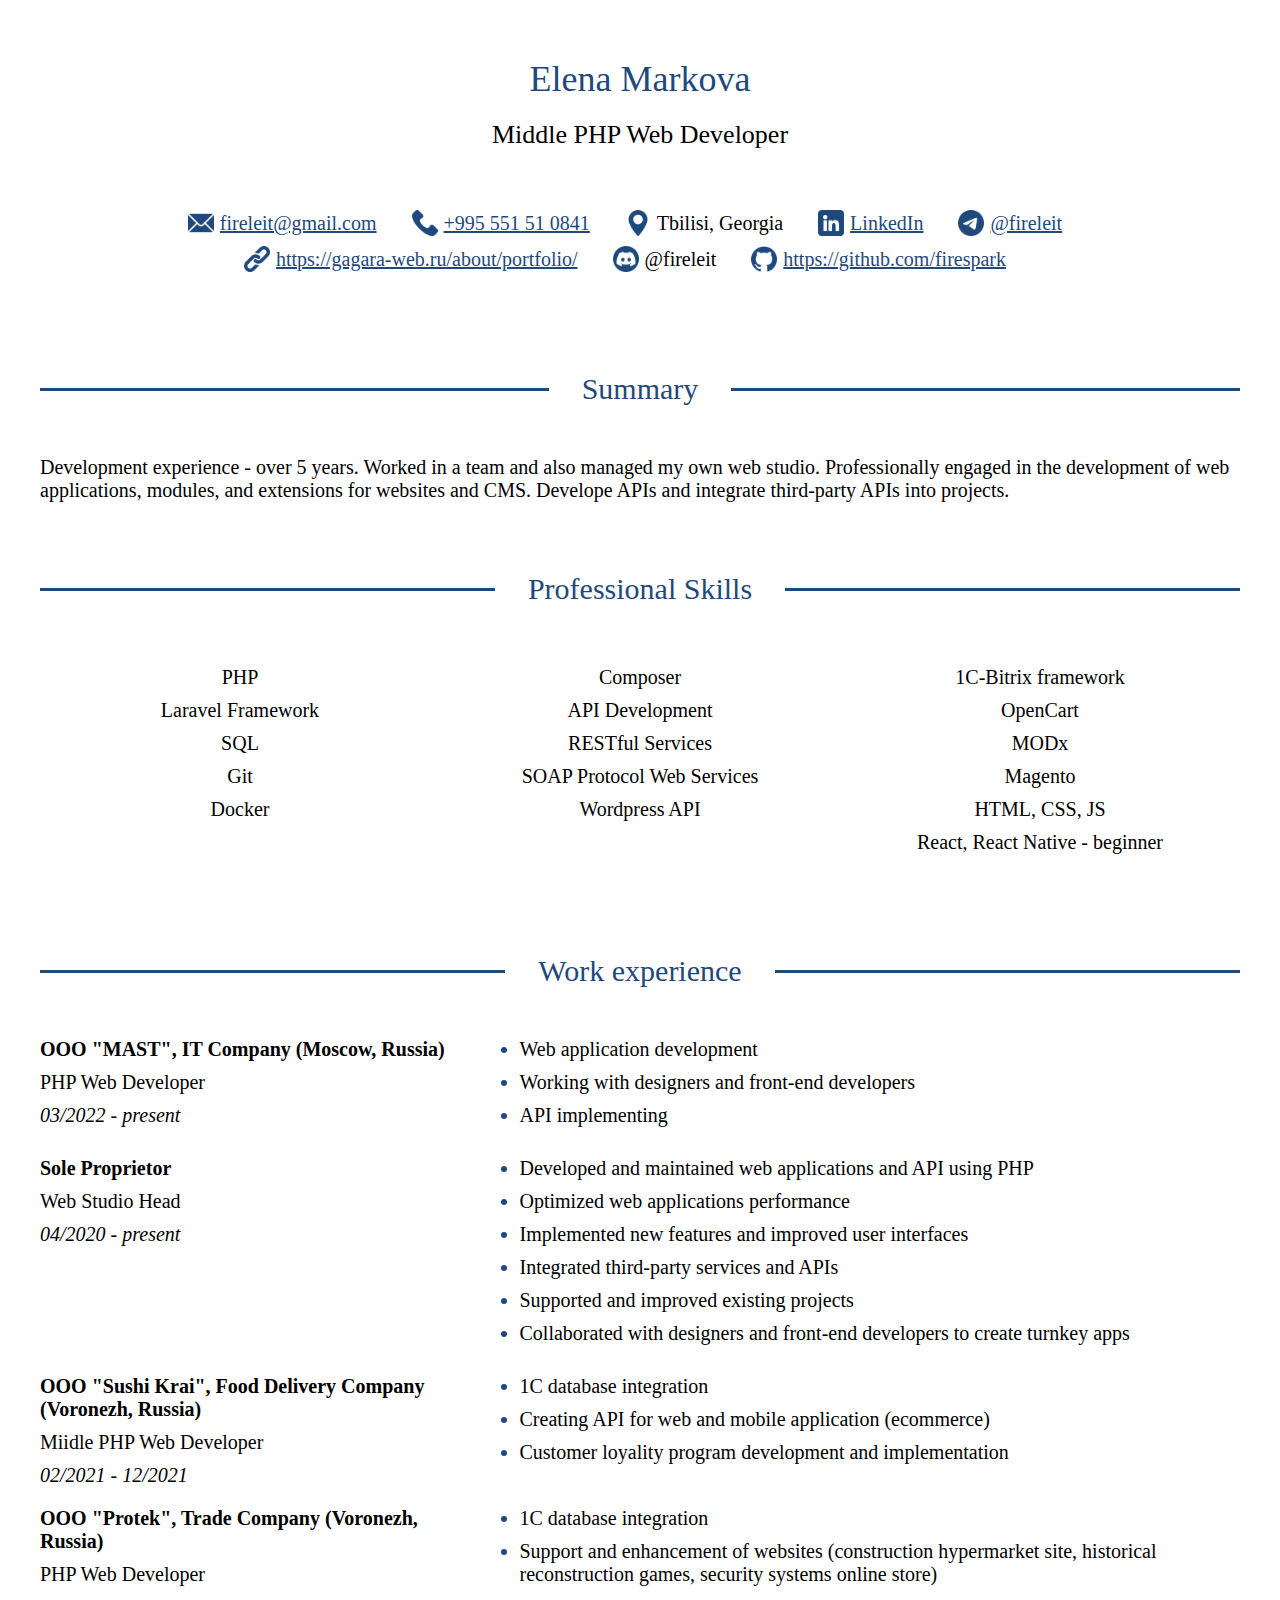
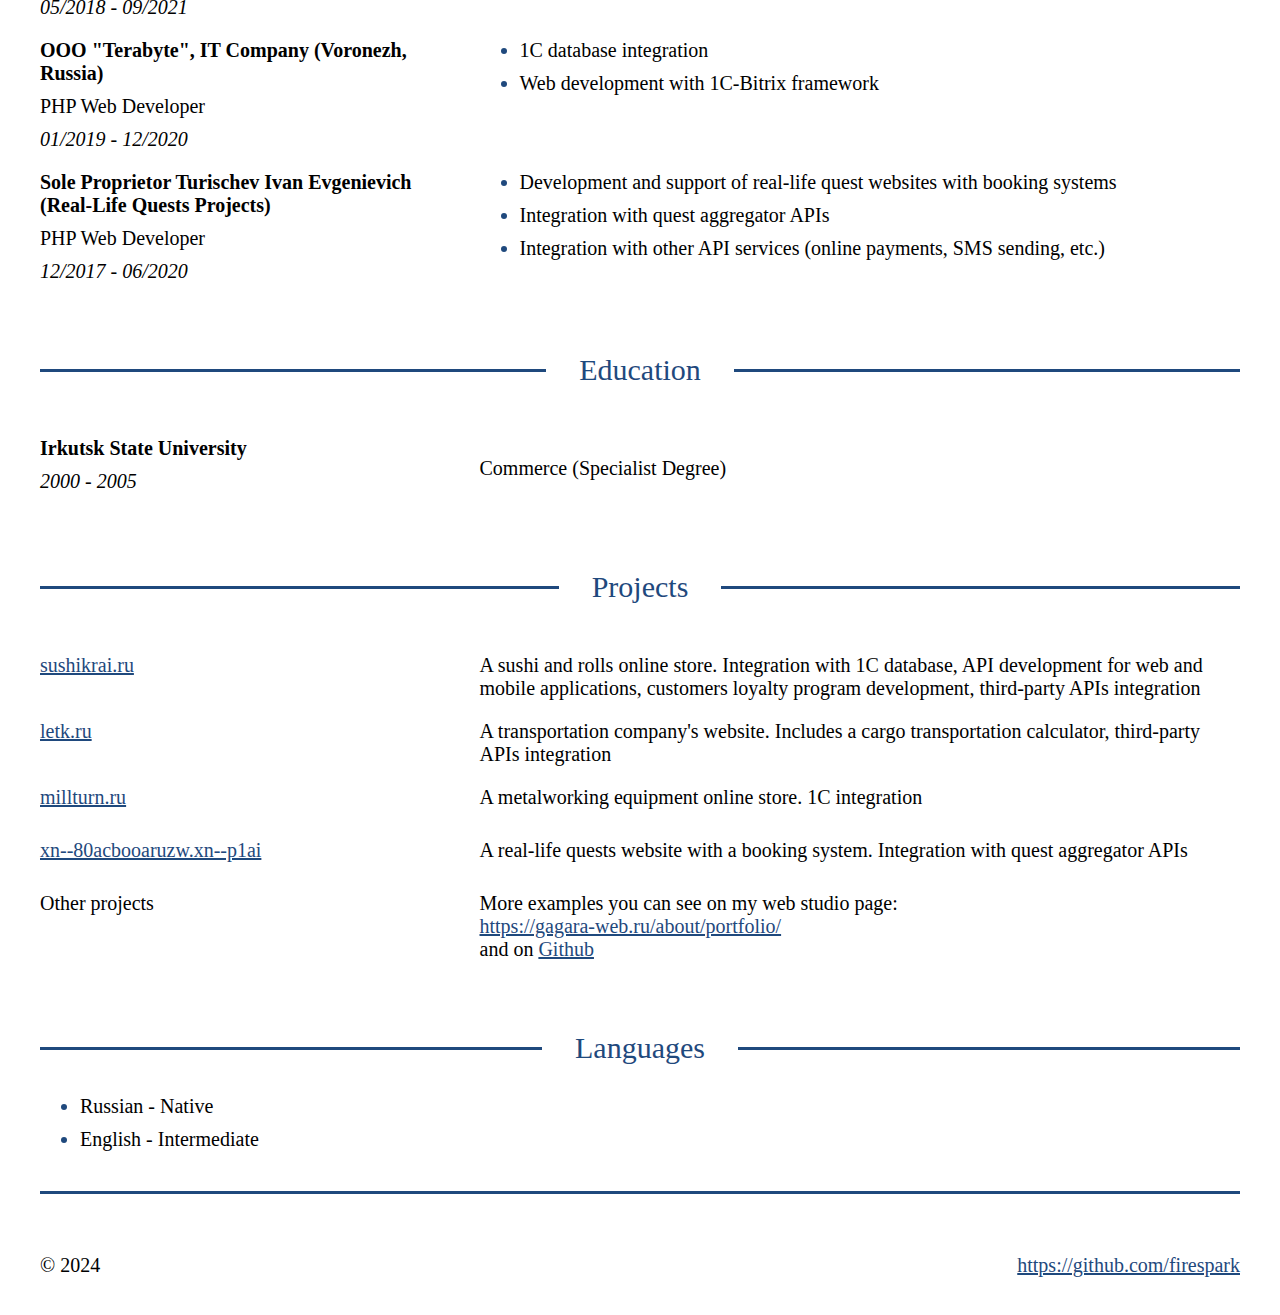
==== index.html @ a3828894 "init: create cv project" ====
<!DOCTYPE html>
<html lang="en">
<head>
    <meta charset="UTF-8">
    <meta name="viewport" content="width=device-width, initial-scale=1.0">

    <meta name="description" content="Resume Elena Markova - Middle PHP Web Developer">
    <meta name="keywords" content="">

    <link rel="stylesheet" href="style.css">
    <title>Resume Elena Markova</title>
</head>
<body>
    
    <main>
        <div class="container">
            <section id="info">
                <div class="blocks-main">
                    
                    <div class="text-align-center">
                        <h1>Elena Markova</h1>
                        <h2>Middle PHP Web Developer</h2>
                        <ul class="info-contacts mt-60">
                            <li>
                                <img class="icon" src="img/icons/mail.png" alt="Email icon">
                                <a href="mailto:fireleit@gmail.com" target="_blank">fireleit@gmail.com</a>
                            </li>
                            <li>
                                <img class="icon" src="img/icons/phone-call.png" alt="Phone icon">
                                <a href="tel:+995551510841" target="_blank">+995 551 51 0841</a>
                            </li>
                            <li>
                                <img class="icon" src="img/icons/maps-and-flags.png" alt="Location icon">
                                Tbilisi, Georgia
                            </li>
                            <li>
                                <img class="icon" src="img/icons/linkedin.png" alt="LinkedIn icon">
                                <a href="https://www.linkedin.com/in/fireleit/" target="_blank">LinkedIn</a>
                            </li>
                            <li>
                                <img class="icon" src="img/icons/telegram.png" alt="Telegram icon">
                                <a href="https://telegram.me/fireleit" target="_blank">@fireleit</a>
                            </li>
                            <li>
                                <img class="icon" src="img/icons/link.png" alt="Link icon">
                                <a href="https://gagara-web.ru/about/portfolio/" target="_blank">https://gagara-web.ru/about/portfolio/</a>
                            </li>
                            <li>
                                <img class="icon" src="img/icons/discord.png" alt="Discord icon">
                                @fireleit
                            </li>
                            <li>
                                <img class="icon" src="img/icons/github.png" alt="Github icon">
                                <a href="https://github.com/firespark" target="_blank">https://github.com/firespark</a>
                            </li>
                        </ul>
                    </div>
                </div>
            </section>

            <section id="summary">
                <div class="section-title">
                    <h3>Summary</h3>
                </div>
                <p>Development experience - over 5 years. Worked in a team and also managed my own web studio. Professionally engaged in the development of web applications, modules, and extensions for websites and CMS. Develope APIs and integrate third-party APIs into projects.</p>
            </section>

            <section id="skills">
                <div class="section-title">
                    <h3>Professional Skills</h3>
                </div>
                <div class="skills-block">
                    <ul class="skills-list">
                        <li>PHP</li>
                        <li>Laravel Framework</li>
                        <li>SQL</li>
                        <li>Git</li>
                        <li>Docker</li>
                    </ul>
                    <ul class="skills-list">
                        <li>Composer</li>
                        <li>API Development</li>
                        <li>RESTful Services</li>
                        <li>SOAP Protocol Web Services</li>
                        <li>Wordpress API </li>
                    </ul>
                    <ul class="skills-list">
                        <li>1C-Bitrix framework</li>
                        <li>OpenCart</li>
                        <li>MODx</li>
                        <li>Magento</li>
                        <li>HTML, CSS, JS</li>
                        <li>React, React Native - beginner</li>
                    </ul>
                </div>
            </section>

            <section id="experience">
                <div class="section-title">
                    <h3>Work experience</h3>
                </div>

                <div class="blocks-main">
                    <div class="block-left">
                        <div class="left-title">OOO "MAST", IT Company (Moscow, Russia)</div>
                        <div class="left-text">PHP Web Developer</div>
                        <div class="left-dates">03/2022 - present</div>
                    </div>
                    <div class="block-right">
                        <ul class="styled-list">
                            <li>Web application development</li>
                            <li>Working with designers and front-end developers</li>
                            <li>API implementing</li>
                        </ul>
                    </div>
                </div>

                <div class="blocks-main">
                    <div class="block-left">
                        <div class="left-title">Sole Proprietor</div>
                        <div class="left-text">Web Studio Head</div>
                        <div class="left-dates">04/2020 - present</div>
                    </div>
                    <div class="block-right">
                        <ul class="styled-list">
                            <li>Developed and maintained web applications and API using PHP</li>
                            <li>Optimized web applications performance</li>
                            <li>Implemented new features and improved user interfaces</li>
                            <li>Integrated third-party services and APIs</li>
                            <li>Supported and improved existing projects</li>
                            <li>Collaborated with designers and front-end developers to create turnkey apps</li>
                        </ul>
                    </div>
                </div>

                <div class="blocks-main">
                    <div class="block-left">
                        <div class="left-title">OOO "Sushi Krai", Food Delivery Company (Voronezh, Russia)</div>
                        <div class="left-text">Miidle PHP Web Developer</div>
                        <div class="left-dates">02/2021 - 12/2021</div>
                    </div>
                    <div class="block-right">
                        <ul class="styled-list">
                            <li>1C database integration</li>
                            <li>Creating API for web and mobile application (ecommerce)</li>
                            <li>Customer loyality program development and implementation</li>
                        </ul>
                    </div>
                </div>

                <div class="blocks-main">
                    <div class="block-left">
                        <div class="left-title">OOO "Protek", Trade Company (Voronezh, Russia)</div>
                        <div class="left-text">PHP Web Developer</div>
                        <div class="left-dates">05/2018 - 09/2021</div>
                    </div>
                    <div class="block-right">
                        <ul class="styled-list">
                            <li>1C database integration</li>
                            <li>Support and enhancement of websites (construction hypermarket site, historical reconstruction games, security systems online store)</li>
                        </ul>
                    </div>
                </div>

                <div class="blocks-main">
                    <div class="block-left">
                        <div class="left-title">OOO "Terabyte", IT Company (Voronezh, Russia)</div>
                        <div class="left-text">PHP Web Developer</div>
                        <div class="left-dates">01/2019 - 12/2020</div>
                    </div>
                    <div class="block-right">
                        <ul class="styled-list">
                            <li>1C database integration</li>
                            <li>Web development with 1C-Bitrix framework</li>
                        </ul>
                    </div>
                </div>

                <div class="blocks-main">
                    <div class="block-left">
                        <div class="left-title">Sole Proprietor Turischev Ivan Evgenievich (Real-Life Quests Projects)</div>
                        <div class="left-text">PHP Web Developer</div>
                        <div class="left-dates">12/2017 - 06/2020</div>
                    </div>
                    <div class="block-right">
                        <ul class="styled-list">
                            <li>Development and support of real-life quest websites with booking systems</li>
                            <li>Integration with quest aggregator APIs</li>
                            <li>Integration with other API services (online payments, SMS sending, etc.)</li>
                        </ul>
                    </div>
                </div>
            </section>

            <section id="education">
                <div class="section-title">
                    <h3>Education</h3>
                </div>

                <div class="blocks-main">
                    <div class="block-left">
                        <div class="left-title">Irkutsk State University</div>
                        <div class="left-dates">2000 - 2005</div>
                    </div>
                    <div class="block-right">
                        <p>Commerce (Specialist Degree)</p>
                    </div>
                </div>
            </section>

            <section id="projects">
                <div class="section-title">
                    <h3>Projects</h3>
                </div>

                <div class="blocks-main">
                    <div class="block-left">
                        <div class="left-text"><a href="https://sushikrai.ru/" target="_blank">sushikrai.ru</a></div>
                    </div>
                    <div class="block-right">
                        A sushi and rolls online store. Integration with 1C database, API development for web and mobile applications, customers loyalty program development, third-party APIs integration
                    </div>
                </div>
                <div class="blocks-main">
                    <div class="block-left">
                        <div class="left-text"><a href="https://letk.ru/" target="_blank">letk.ru</a></div>
                    </div>
                    <div class="block-right">
                        A transportation company's website. Includes a cargo transportation calculator, third-party APIs integration
                    </div>
                </div>
                <div class="blocks-main">
                    <div class="block-left">
                        <div class="left-text"><a href="https://millturn.ru/" target="_blank">millturn.ru</a></div>
                    </div>
                    <div class="block-right">
                        A metalworking equipment online store. 1C integration
                    </div>
                </div>
                <div class="blocks-main">
                    <div class="block-left">
                        <div class="left-text"><a href="https://xn--80acbooaruzw.xn--p1ai/" target="_blank">xn--80acbooaruzw.xn--p1ai</a></div>
                    </div>
                    <div class="block-right">
                        A real-life quests website with a booking system. Integration with quest aggregator APIs
                    </div>
                </div>
                <div class="blocks-main">
                    <div class="block-left">
                        <div class="left-text">Other projects</div>
                    </div>
                    <div class="block-right">
                        More examples you can see on my web studio page:<br>
                        <a href="https://gagara-web.ru/about/portfolio/" target="_blank">https://gagara-web.ru/about/portfolio/</a><br>
                        and on <a href="https://github.com/firespark" target="_blank">Github</a>
                    </div>
                </div>

            </section>

            <section id="languages">
                <div class="section-title">
                    <h3>Languages</h3>
                </div>
                <ul class="styled-list">
                    <li>Russian - Native</li>
                    <li>English - Intermediate</li>
                </ul>
            </section>

            <section id="footer">
            
                <div class="footer-blocks">
                    <div class="footer-block-one">
                        <div>
                            &copy;&nbsp;2024
                        </div>
                    </div>
                    <div class="footer-block-one">
                        <div class="github-link">
                            
                            <span class="m-visually-hidden">
                                <a href="https://github.com/firespark" target="_blank">https://github.com/firespark</a>
                            </span>
                        </div>
                    </div>
                </div>
                
    
            
        </section>

        </div>
        
    </main>
    
</body>
</html>
---- style.css ----
html {
    font-size: 20px;
    scroll-behavior: smooth;
}

h1 {
    margin: 0 0 20px 0;
    font-size: 36px;
    font-weight: normal;
    color: #1F497D;
}

h2 {
    margin: 0 0 20px 0;
    font-size: 26px;
    font-weight: normal;
}

h3 {
    font-size: 30px;
    font-weight: normal;
    color: #1F497D;
}

a {
    color: #1F497D;
}

img {
    max-width: 100%;
}

section {
    margin-top: 40px;
}

.container {
    max-width: 1200px;
    margin: 0 auto;
    padding: 10px;
}

.mt-60 {
    margin-top: 60px;
}

.text-align-center {
    text-align: center;
}

.section-title {
    text-align: center;
    overflow: hidden;
}

.section-title h3 {
    display: inline-block;
    vertical-align: middle;
}

.section-title:before,
.section-title:after {
    content: "";
    position: relative;
    display: inline-block;
    vertical-align: middle;
    width: 100%;
    height: 3px;
    background-color: #1F497D;
}

.section-title:before {
    margin-left: -100%;
    left: -28px;
}

.section-title:after {
    margin-right: -100%;
    right: -28px;
}

.blocks-main {
    display: flex;
    margin-top: 20px;
}

.blocks-main .block-left {
    width: 35%;
}

.blocks-main .block-right {
    width: 65%;
    padding-left: 30px;
}

.block-left .left-title {
    margin-bottom: 10px;
    font-weight: bold;
}

.block-left .left-text {
    margin-bottom: 10px;
}

.block-left .left-dates {
    font-style: italic;
}

ul.styled-list {
    margin: 0;
}

ul.styled-list li {
    margin-bottom: 10px;
}

ul.styled-list li::marker {
	color: #1F497D;
}

/***** HEADER *****/
header {
    margin-top: 20px;
    border-bottom: 3px solid #1F497D;
}

ul.header-menu {
    padding: 0;
    list-style: none;
    text-align: center;
}

ul.header-menu li{
    display: inline-block;
    margin: 0 10px;
}

/***** INFO *****/

ul.info-contacts {
    padding: 0;
    list-style: none;
}

ul.info-contacts li{
    display: inline-flex;
    align-items: center;
    margin: 0 30px 10px 0;
}

img.icon {
    width: 26px;
    margin-right: 6px;
}

/***** SKILLS *****/

.skills-block {
    display: flex;
}

ul.skills-list {
    padding: 0;
    width: 33.33333333%;
    list-style: none;
}

ul.skills-list li {
    display: block;
    margin: 10px 0;
    text-align: center;
}

/***** CODE *****/

code {
    display: inline-block; 
    max-width: 100%;
    overflow-x: auto;
}

/***** FOOTER *****/

#footer {
    padding: 60px 0 20px;
    border-top: 3px solid #1F497D;
}

.footer-blocks {
    display: flex;
}

.footer-block-one {
    width: 50%;
}

img.big-icon {
    width: 80px;
}

.github-link {
    display: flex;
    justify-content: flex-end;
    align-items: center;
}

.copyright {
    margin-top: 10px;
    text-align: center;
}


@media screen and (max-width: 1199px) {
    .container {
        max-width: 100%;
    }
}

@media screen and (max-width: 576px) {
    .m-visually-hidden {
        position: absolute;
        width: 1px;
        height: 1px;
        margin: -1px;
        padding: 0;
        border: 0;        
        white-space: nowrap;
        clip-path: inset(100%);
        clip: rect(0 0 0 0);
        overflow: hidden;
    }

    .m-text-align-center {
        text-align: center;
    }

    .blocks-main {
        display: block;
        margin-bottom: 40px;
    }

    .blocks-main .block-left {
        width: 100%;
    }

    .blocks-main .block-right {
        width: 100%;
        margin-top: 20px;
        padding-left: 0;
    }

    .skills-block {
        display: block;
    }

    ul.skills-list {
        width: 100%;
        margin: 0;
    }

}
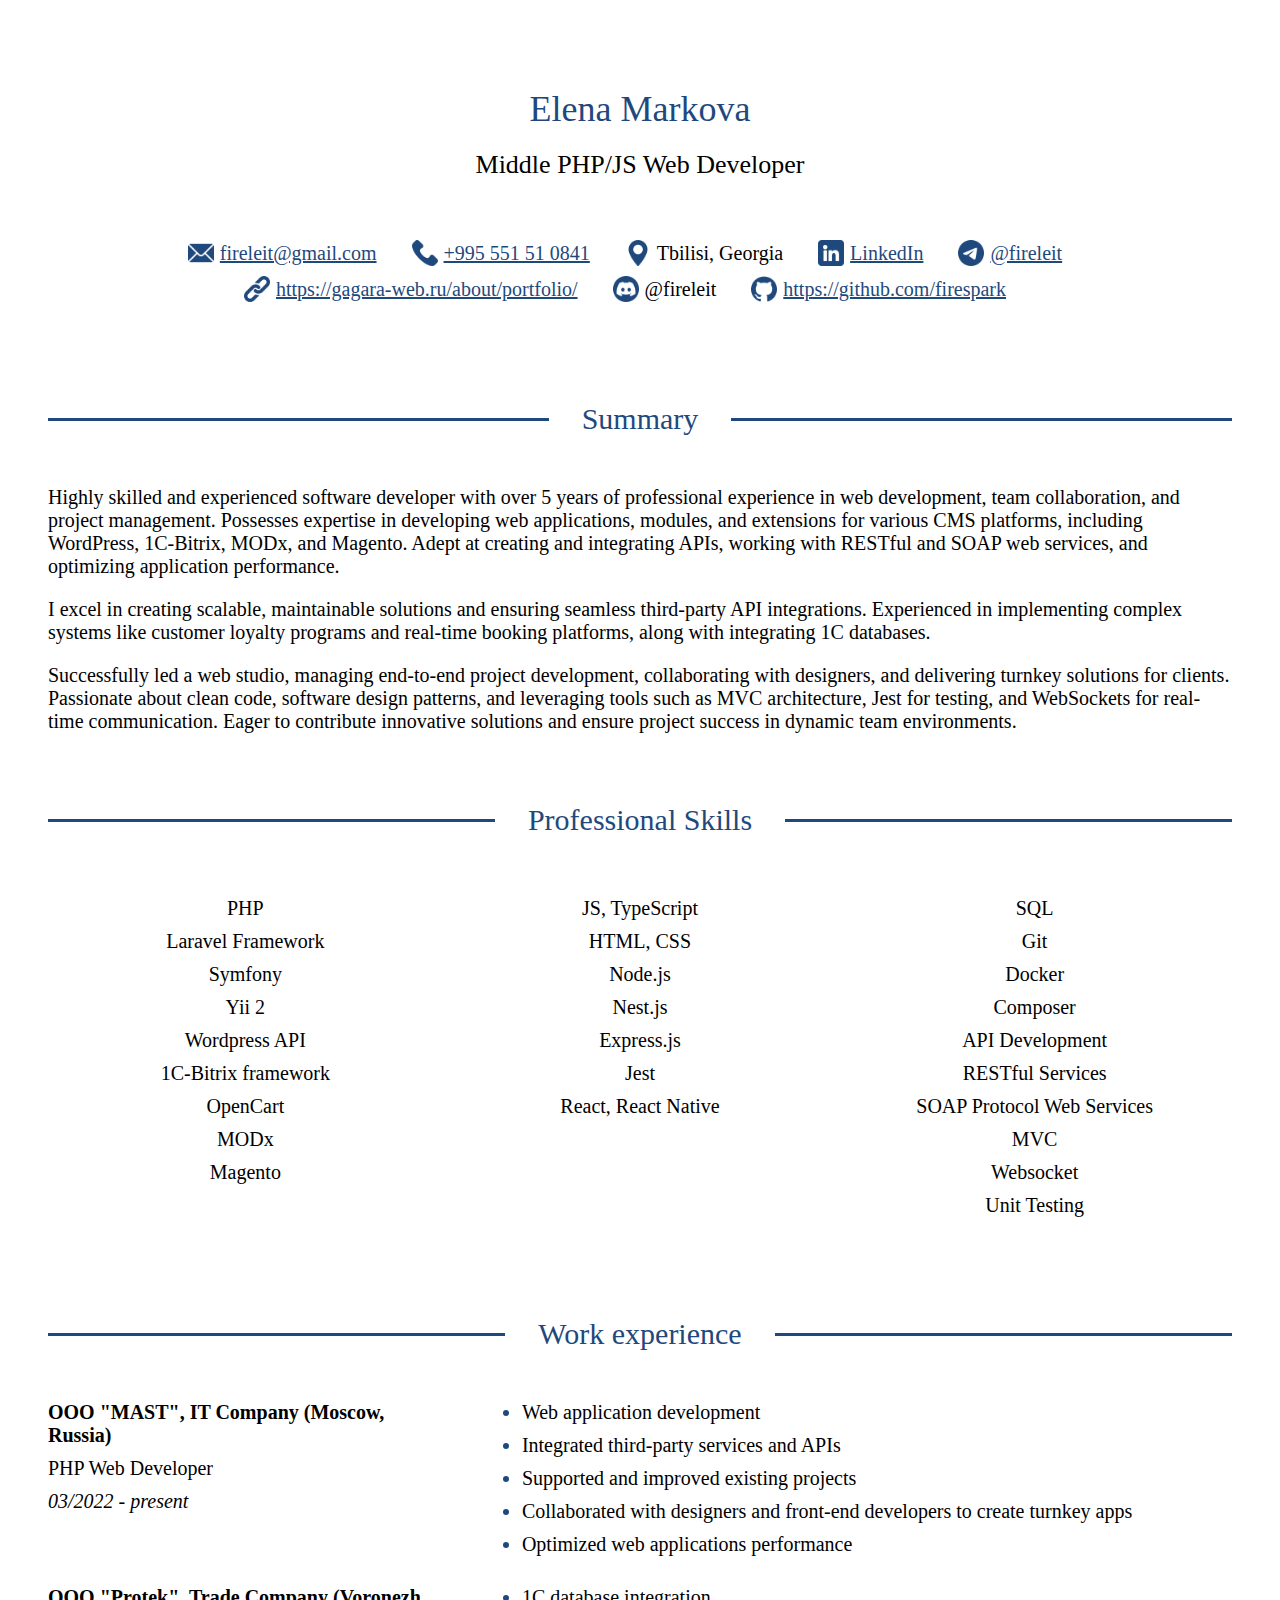
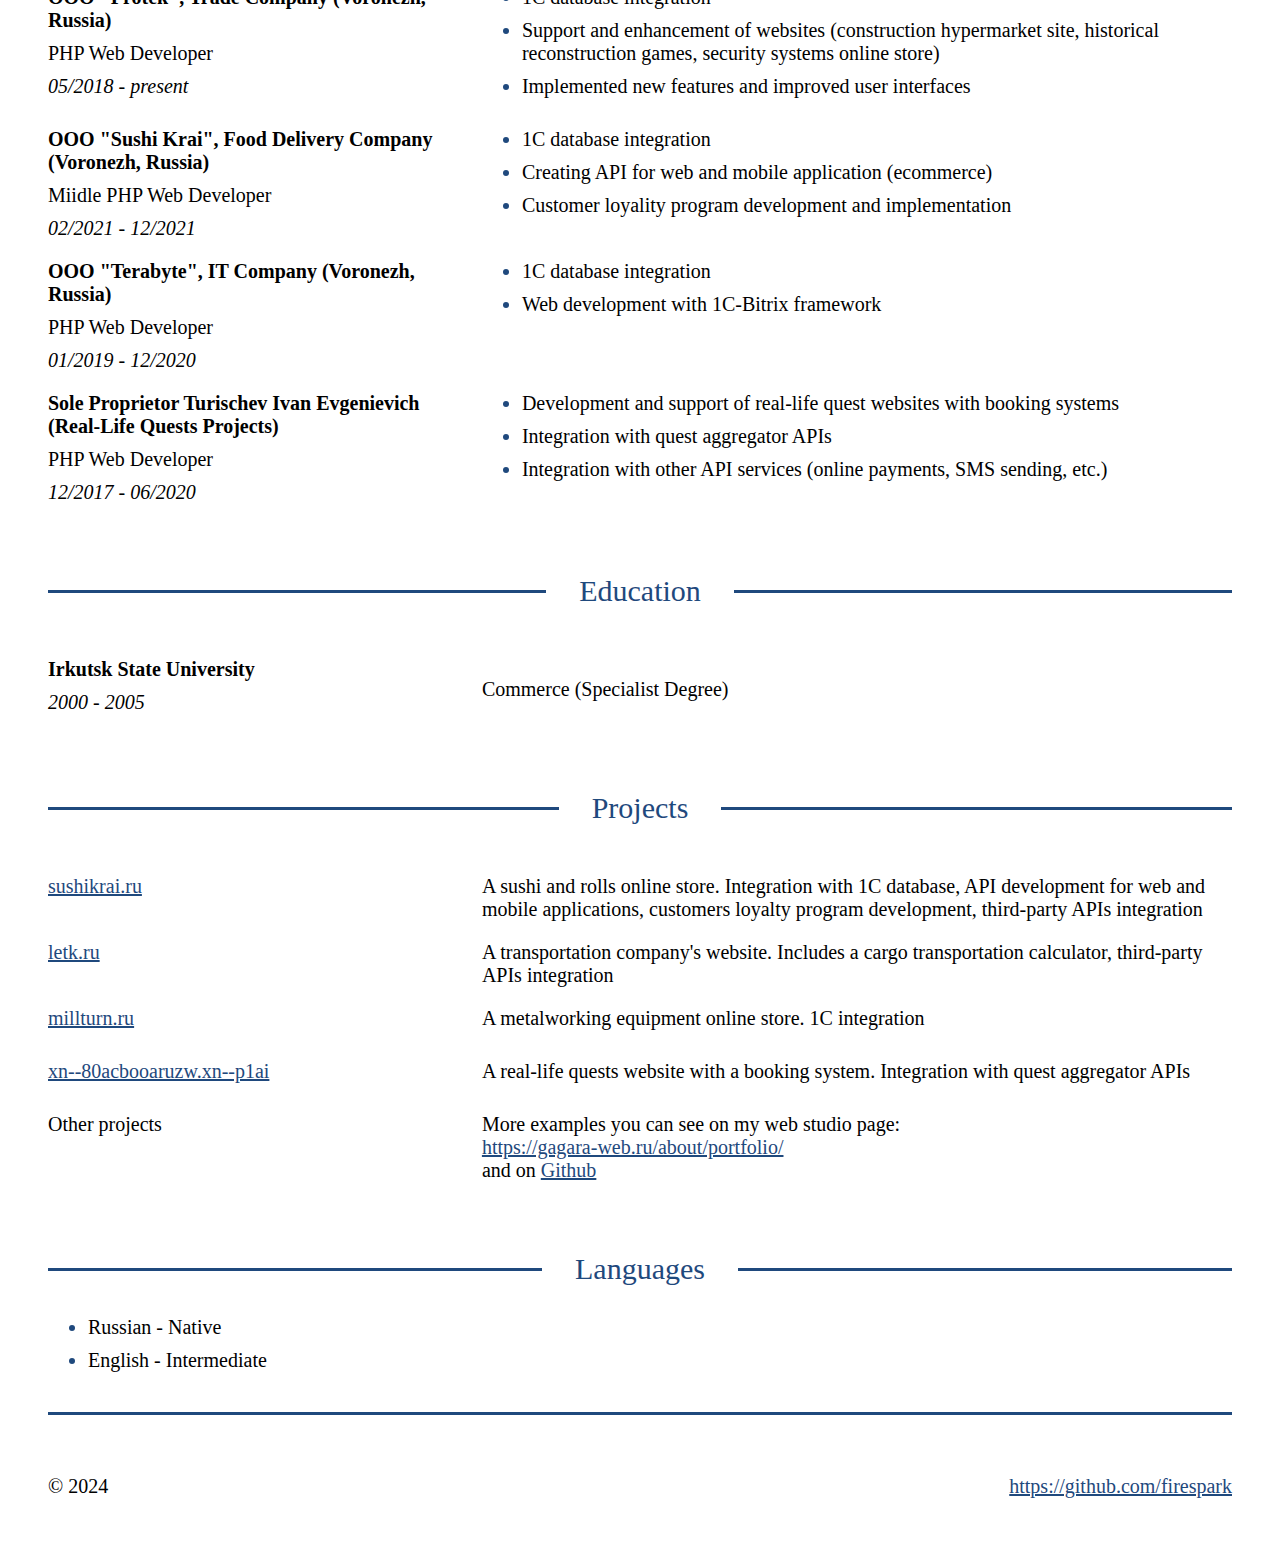
==== commit 93d98029: "update resume info" ====
--- a/index.html
+++ b/index.html
@@ -4,7 +4,7 @@
     <meta charset="UTF-8">
     <meta name="viewport" content="width=device-width, initial-scale=1.0">
 
-    <meta name="description" content="Resume Elena Markova - Middle PHP Web Developer">
+    <meta name="description" content="Resume Elena Markova - Middle PHP/JS Web Developer">
     <meta name="keywords" content="">
 
     <link rel="stylesheet" href="style.css">
@@ -19,7 +19,7 @@
                     
                     <div class="text-align-center">
                         <h1>Elena Markova</h1>
-                        <h2>Middle PHP Web Developer</h2>
+                        <h2>Middle PHP/JS Web Developer</h2>
                         <ul class="info-contacts mt-60">
                             <li>
                                 <img class="icon" src="img/icons/mail.png" alt="Email icon">
@@ -62,7 +62,10 @@
                 <div class="section-title">
                     <h3>Summary</h3>
                 </div>
-                <p>Development experience - over 5 years. Worked in a team and also managed my own web studio. Professionally engaged in the development of web applications, modules, and extensions for websites and CMS. Develope APIs and integrate third-party APIs into projects.</p>
+                <p>Highly skilled and experienced software developer with over 5 years of professional experience in web development, team collaboration, and project management. Possesses expertise in developing web applications, modules, and extensions for various CMS platforms, including WordPress, 1C-Bitrix, MODx, and Magento. Adept at creating and integrating APIs, working with RESTful and SOAP web services, and optimizing application performance.</p>
+                <p>I excel in creating scalable, maintainable solutions and ensuring seamless third-party API integrations. Experienced in implementing complex systems like customer loyalty programs and real-time booking platforms, along with integrating 1C databases.</p>
+                
+                <p>Successfully led a web studio, managing end-to-end project development, collaborating with designers, and delivering turnkey solutions for clients. Passionate about clean code, software design patterns, and leveraging tools such as MVC architecture, Jest for testing, and WebSockets for real-time communication. Eager to contribute innovative solutions and ensure project success in dynamic team environments.</p>
             </section>
 
             <section id="skills">
@@ -70,27 +73,38 @@
                     <h3>Professional Skills</h3>
                 </div>
                 <div class="skills-block">
+
                     <ul class="skills-list">
                         <li>PHP</li>
                         <li>Laravel Framework</li>
+                        <li>Symfony</li>
+                        <li>Yii 2</li>
+                        <li>Wordpress API</li>
+                        <li>1C-Bitrix framework</li>
+                        <li>OpenCart</li>
+                        <li>MODx</li>
+                        <li>Magento</li>
+                    </ul>
+                    <ul class="skills-list">
+                        <li>JS, TypeScript</li>
+                        <li>HTML, CSS</li>
+                        <li>Node.js</li>
+                        <li>Nest.js</li>
+                        <li>Express.js</li>
+                        <li>Jest</li>
+                        <li>React, React Native</li>
+                    </ul>
+                    <ul class="skills-list">
                         <li>SQL</li>
                         <li>Git</li>
                         <li>Docker</li>
-                    </ul>
-                    <ul class="skills-list">
                         <li>Composer</li>
                         <li>API Development</li>
                         <li>RESTful Services</li>
                         <li>SOAP Protocol Web Services</li>
-                        <li>Wordpress API </li>
-                    </ul>
-                    <ul class="skills-list">
-                        <li>1C-Bitrix framework</li>
-                        <li>OpenCart</li>
-                        <li>MODx</li>
-                        <li>Magento</li>
-                        <li>HTML, CSS, JS</li>
-                        <li>React, React Native - beginner</li>
+                        <li>MVC</li>
+                        <li>Websocket</li>
+                        <li>Unit Testing</li>
                     </ul>
                 </div>
             </section>
@@ -109,26 +123,28 @@
                     <div class="block-right">
                         <ul class="styled-list">
                             <li>Web application development</li>
-                            <li>Working with designers and front-end developers</li>
-                            <li>API implementing</li>
-                        </ul>
-                    </div>
-                </div>
-
-                <div class="blocks-main">
-                    <div class="block-left">
-                        <div class="left-title">Sole Proprietor</div>
-                        <div class="left-text">Web Studio Head</div>
-                        <div class="left-dates">04/2020 - present</div>
-                    </div>
-                    <div class="block-right">
-                        <ul class="styled-list">
-                            <li>Developed and maintained web applications and API using PHP</li>
-                            <li>Optimized web applications performance</li>
-                            <li>Implemented new features and improved user interfaces</li>
+                            <!--<li>Working with designers and front-end developers</li>-->
+                            <!--<li>API implementing</li>-->
                             <li>Integrated third-party services and APIs</li>
                             <li>Supported and improved existing projects</li>
                             <li>Collaborated with designers and front-end developers to create turnkey apps</li>
+                            <li>Optimized web applications performance</li>
+                        </ul>
+                    </div>
+                </div>
+
+                <div class="blocks-main">
+                    <div class="block-left">
+                        <div class="left-title">OOO "Protek", Trade Company (Voronezh, Russia)</div>
+                        <div class="left-text">PHP Web Developer</div>
+                        <div class="left-dates">05/2018 - present</div>
+                    </div>
+                    <div class="block-right">
+                        <ul class="styled-list">
+                            <li>1C database integration</li>
+                            <li>Support and enhancement of websites (construction hypermarket site, historical reconstruction games, security systems online store)</li>
+                            <!--<li>Developed and maintained web applications and API using PHP</li>-->
+                            <li>Implemented new features and improved user interfaces</li>
                         </ul>
                     </div>
                 </div>
@@ -148,19 +164,6 @@
                     </div>
                 </div>
 
-                <div class="blocks-main">
-                    <div class="block-left">
-                        <div class="left-title">OOO "Protek", Trade Company (Voronezh, Russia)</div>
-                        <div class="left-text">PHP Web Developer</div>
-                        <div class="left-dates">05/2018 - 09/2021</div>
-                    </div>
-                    <div class="block-right">
-                        <ul class="styled-list">
-                            <li>1C database integration</li>
-                            <li>Support and enhancement of websites (construction hypermarket site, historical reconstruction games, security systems online store)</li>
-                        </ul>
-                    </div>
-                </div>
 
                 <div class="blocks-main">
                     <div class="block-left">
--- a/style.css
+++ b/style.css
@@ -37,7 +37,7 @@
 .container {
     max-width: 1200px;
     margin: 0 auto;
-    padding: 10px;
+    padding: 40px;
 }
 
 .mt-60 {
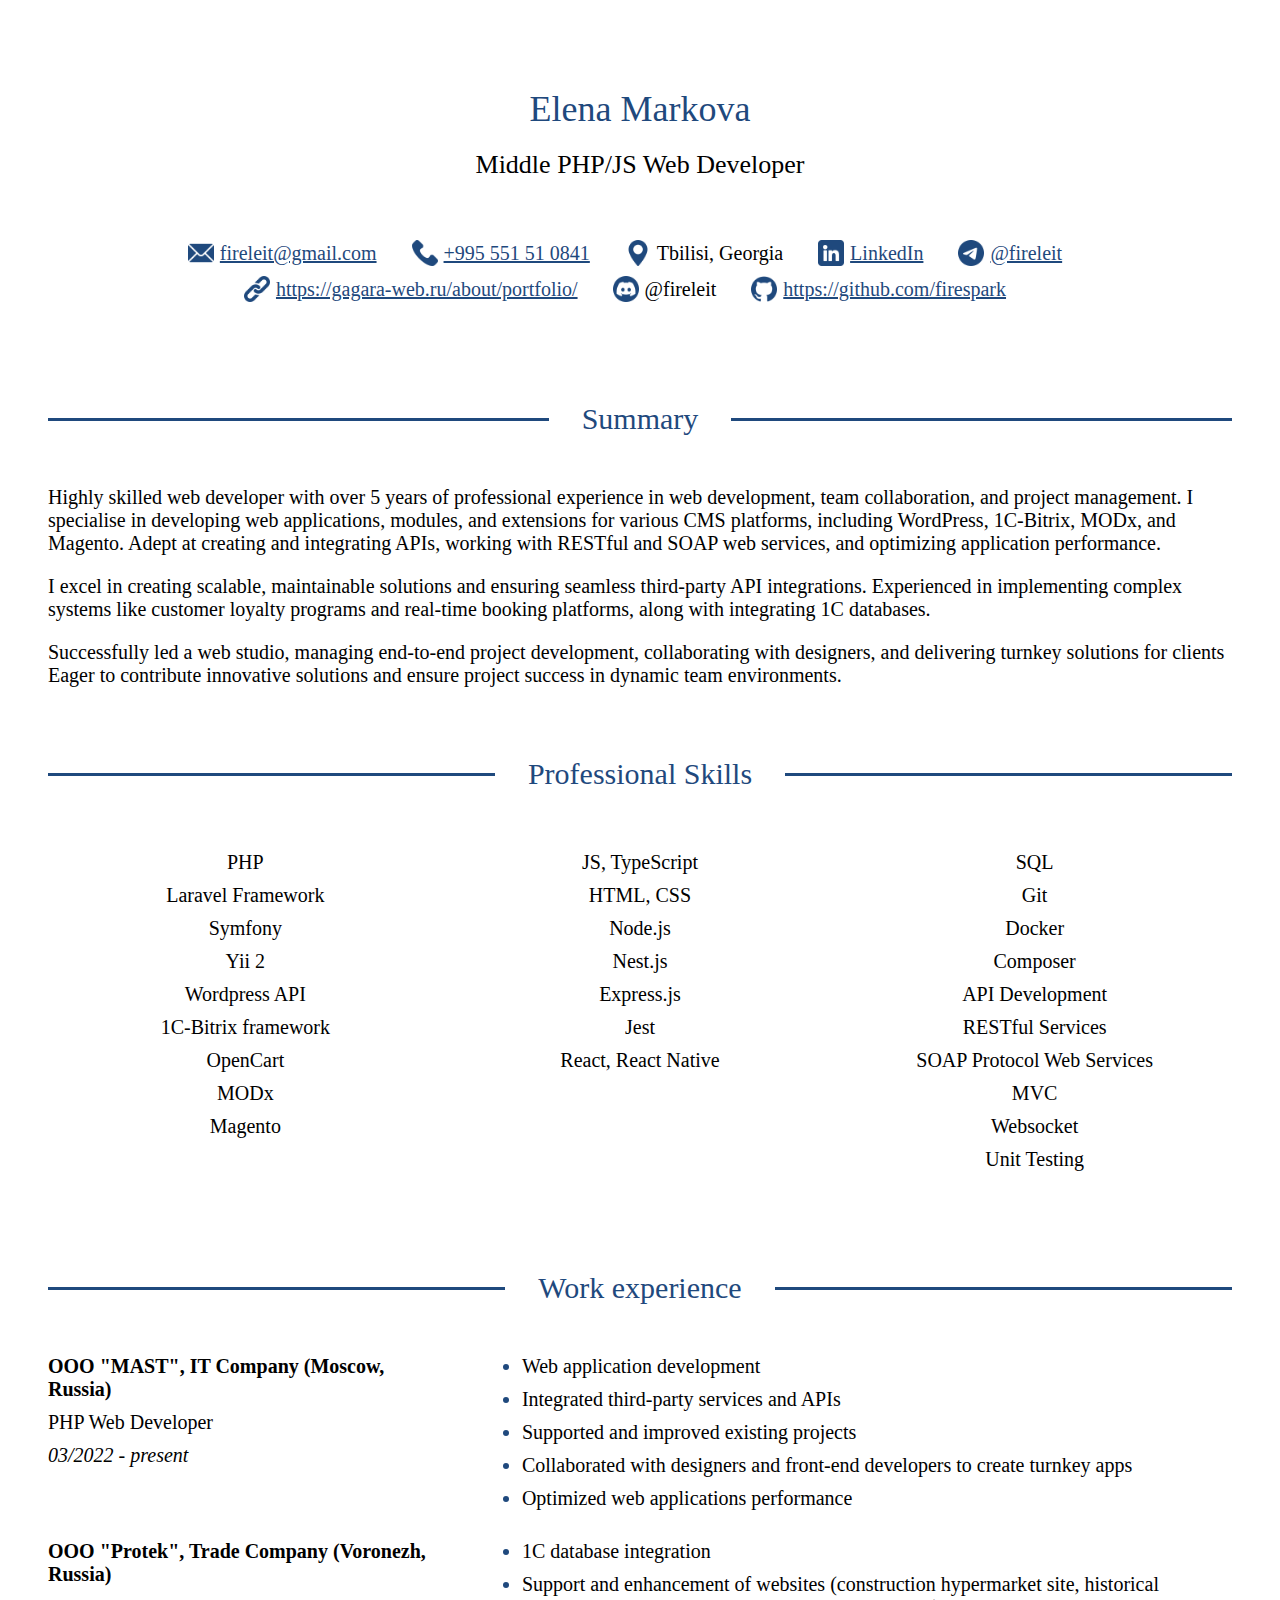
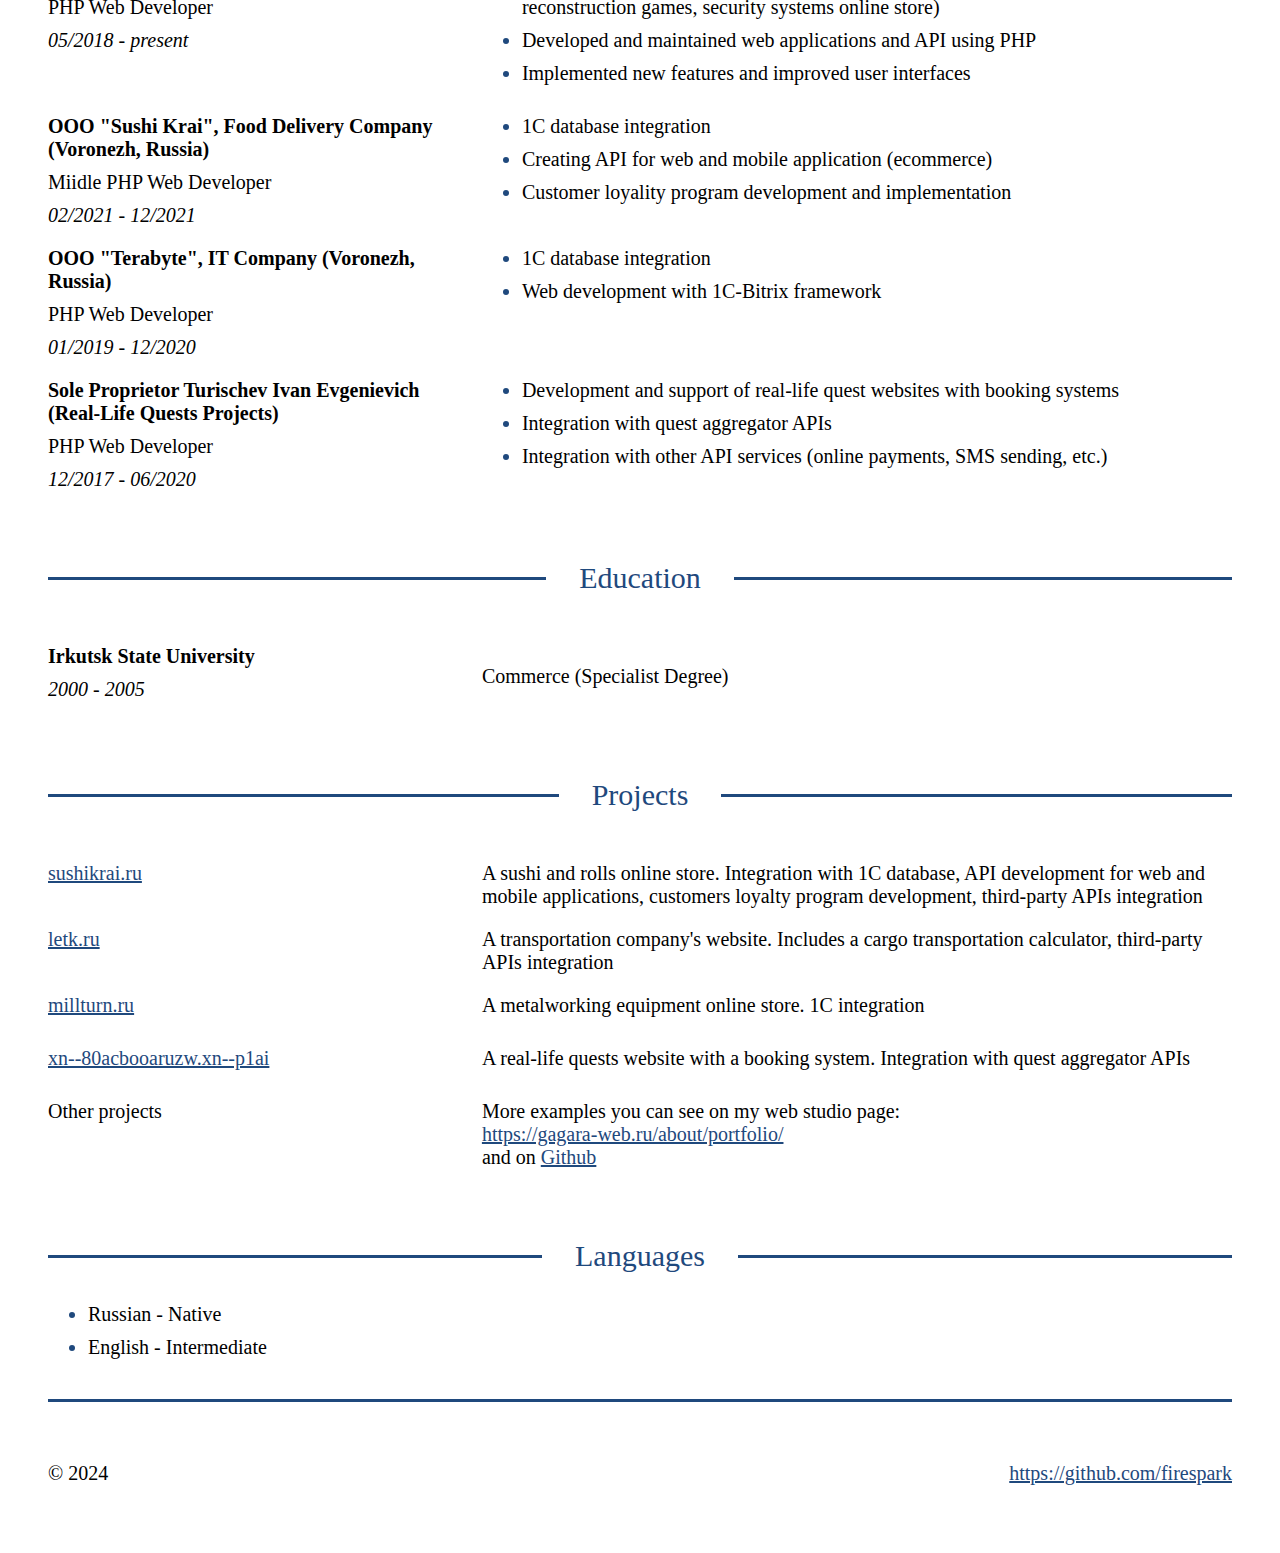
==== commit a152a538: "change ru and en info" ====
--- a/index.html
+++ b/index.html
@@ -62,10 +62,10 @@
                 <div class="section-title">
                     <h3>Summary</h3>
                 </div>
-                <p>Highly skilled and experienced software developer with over 5 years of professional experience in web development, team collaboration, and project management. Possesses expertise in developing web applications, modules, and extensions for various CMS platforms, including WordPress, 1C-Bitrix, MODx, and Magento. Adept at creating and integrating APIs, working with RESTful and SOAP web services, and optimizing application performance.</p>
+                <p>Highly skilled web developer with over 5 years of professional experience in web development, team collaboration, and project management. I specialise in developing web applications, modules, and extensions for various CMS platforms, including WordPress, 1C-Bitrix, MODx, and Magento. Adept at creating and integrating APIs, working with RESTful and SOAP web services, and optimizing application performance.</p>
                 <p>I excel in creating scalable, maintainable solutions and ensuring seamless third-party API integrations. Experienced in implementing complex systems like customer loyalty programs and real-time booking platforms, along with integrating 1C databases.</p>
                 
-                <p>Successfully led a web studio, managing end-to-end project development, collaborating with designers, and delivering turnkey solutions for clients. Passionate about clean code, software design patterns, and leveraging tools such as MVC architecture, Jest for testing, and WebSockets for real-time communication. Eager to contribute innovative solutions and ensure project success in dynamic team environments.</p>
+                <p>Successfully led a web studio, managing end-to-end project development, collaborating with designers, and delivering turnkey solutions for clients Eager to contribute innovative solutions and ensure project success in dynamic team environments.</p>
             </section>
 
             <section id="skills">
@@ -143,7 +143,7 @@
                         <ul class="styled-list">
                             <li>1C database integration</li>
                             <li>Support and enhancement of websites (construction hypermarket site, historical reconstruction games, security systems online store)</li>
-                            <!--<li>Developed and maintained web applications and API using PHP</li>-->
+                            <li>Developed and maintained web applications and API using PHP</li>
                             <li>Implemented new features and improved user interfaces</li>
                         </ul>
                     </div>
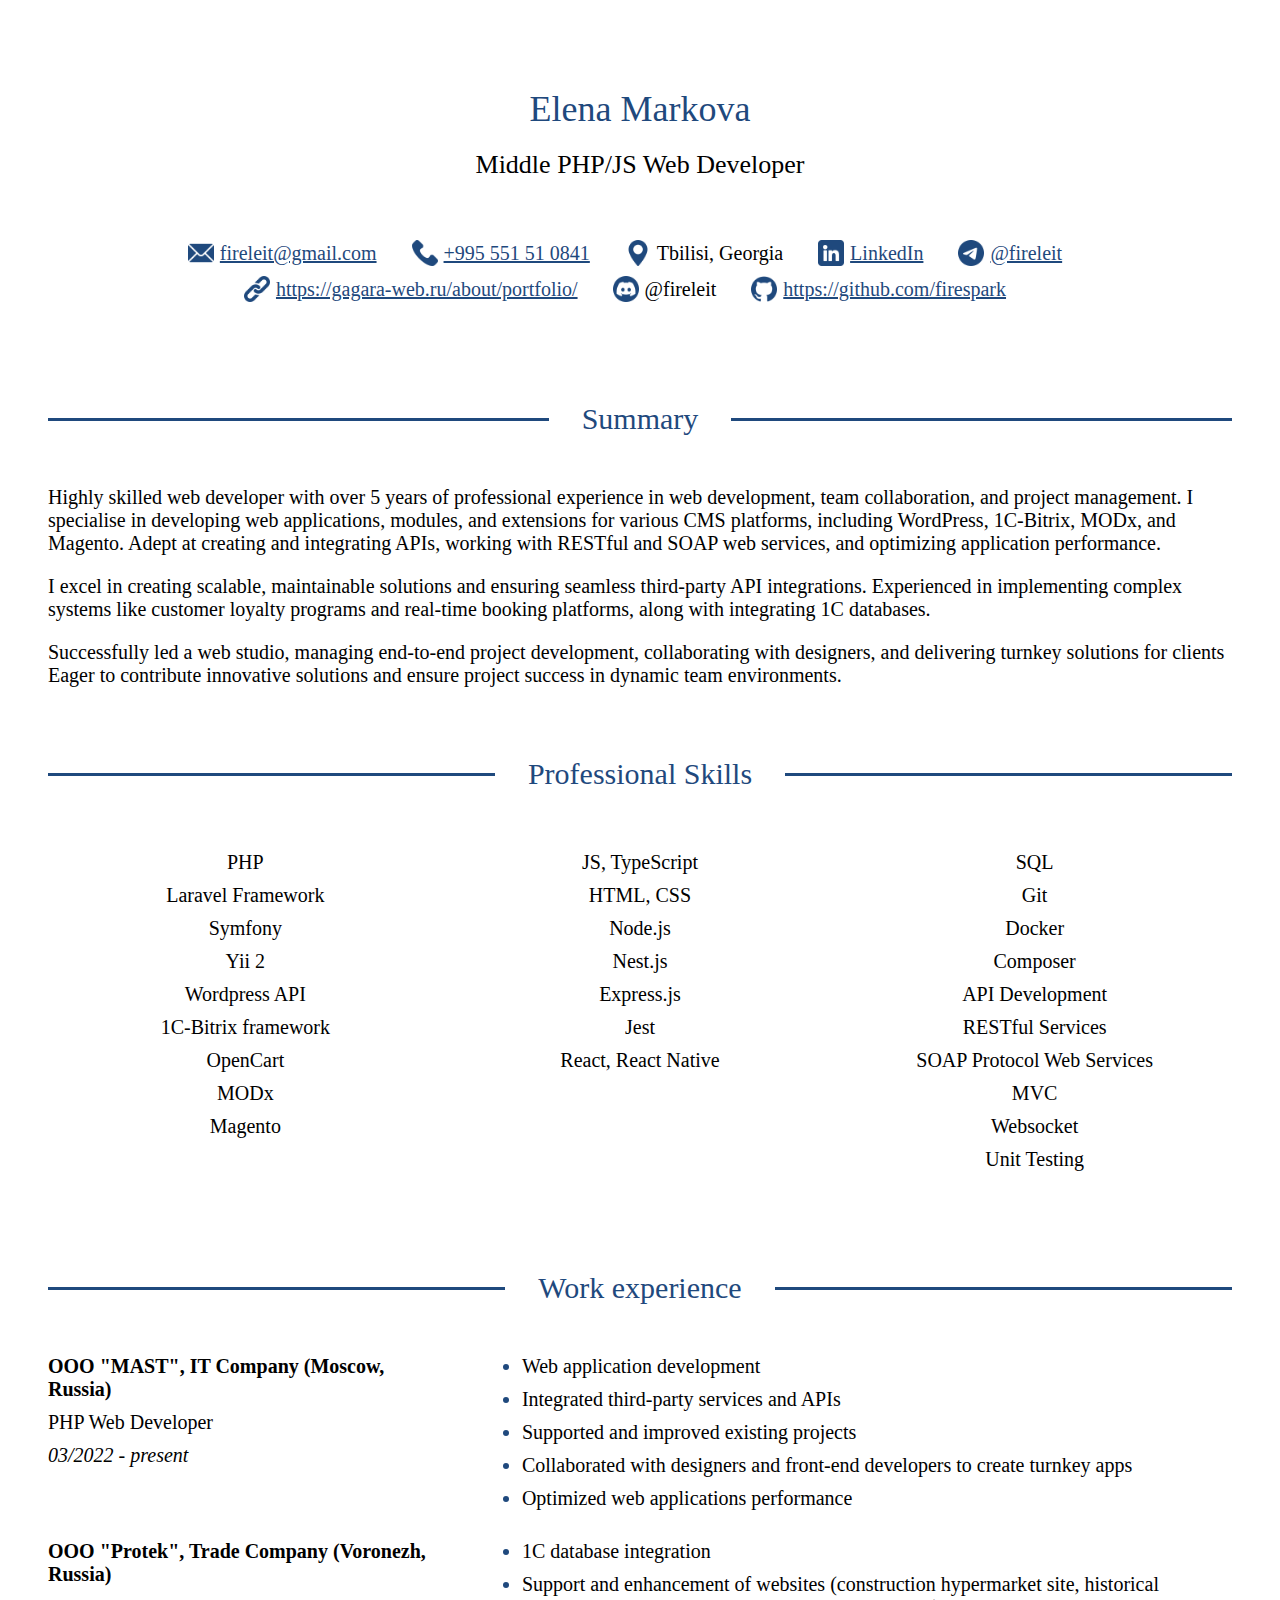
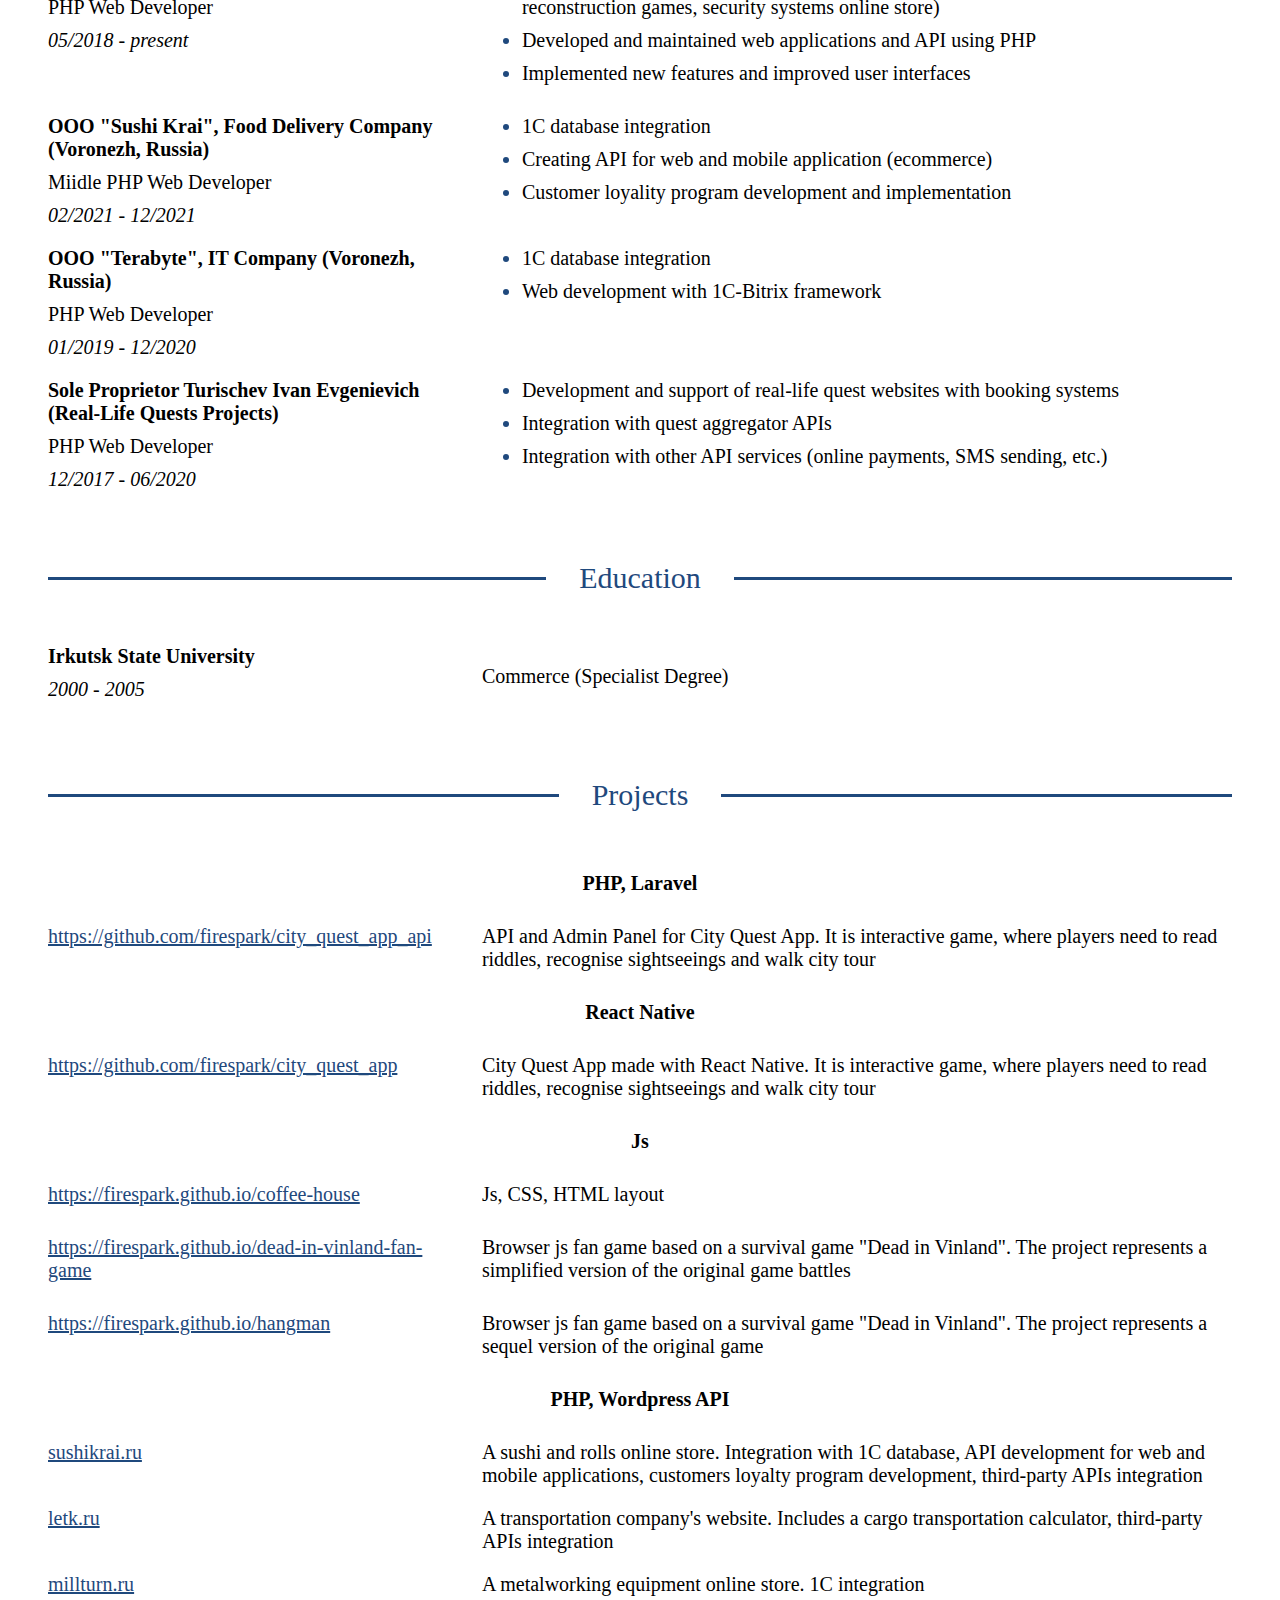
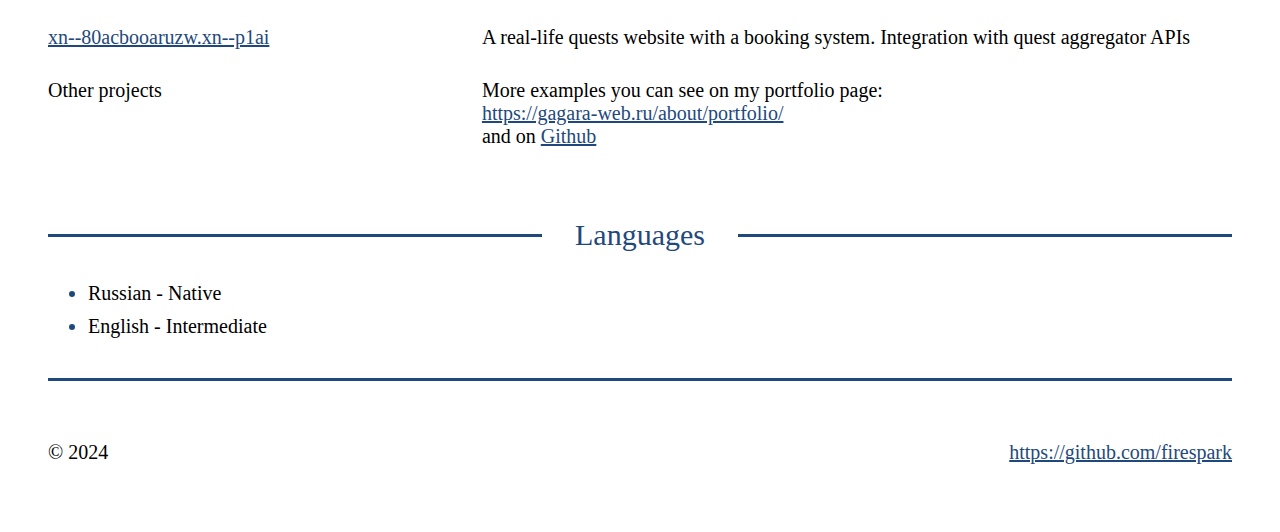
==== commit 327bd862: "Add files via upload" ====
--- a/index.html
+++ b/index.html
@@ -11,12 +11,12 @@
     <title>Resume Elena Markova</title>
 </head>
 <body>
-    
+
     <main>
         <div class="container">
             <section id="info">
                 <div class="blocks-main">
-                    
+
                     <div class="text-align-center">
                         <h1>Elena Markova</h1>
                         <h2>Middle PHP/JS Web Developer</h2>
@@ -64,7 +64,7 @@
                 </div>
                 <p>Highly skilled web developer with over 5 years of professional experience in web development, team collaboration, and project management. I specialise in developing web applications, modules, and extensions for various CMS platforms, including WordPress, 1C-Bitrix, MODx, and Magento. Adept at creating and integrating APIs, working with RESTful and SOAP web services, and optimizing application performance.</p>
                 <p>I excel in creating scalable, maintainable solutions and ensuring seamless third-party API integrations. Experienced in implementing complex systems like customer loyalty programs and real-time booking platforms, along with integrating 1C databases.</p>
-                
+
                 <p>Successfully led a web studio, managing end-to-end project development, collaborating with designers, and delivering turnkey solutions for clients Eager to contribute innovative solutions and ensure project success in dynamic team environments.</p>
             </section>
 
@@ -216,6 +216,59 @@
                     <h3>Projects</h3>
                 </div>
 
+                <div class="blocks-main-caption">PHP, Laravel</div>
+
+                <div class="blocks-main">
+                    <div class="block-left">
+                        <div class="left-text"><a href="https://github.com/firespark/city_quest_app_api" target="_blank">https://github.com/firespark/city_quest_app_api</a></div>
+                    </div>
+                    <div class="block-right">
+                        API and Admin Panel for City Quest App. It is interactive game, where players need to read riddles, recognise sightseeings and walk city tour
+                    </div>
+                </div>
+
+                <div class="blocks-main-caption">React Native</div>
+
+                <div class="blocks-main">
+                    <div class="block-left">
+                        <div class="left-text"><a href="https://github.com/firespark/city_quest_app" target="_blank">https://github.com/firespark/city_quest_app</a></div>
+                    </div>
+                    <div class="block-right">
+                        City Quest App made with React Native. It is interactive game, where players need to read riddles, recognise sightseeings and walk city tour
+                    </div>
+                </div>
+
+                <div class="blocks-main-caption">Js</div>
+
+                <div class="blocks-main">
+                    <div class="block-left">
+                        <div class="left-text"><a href="https://firespark.github.io/coffee-house/" target="_blank">https://firespark.github.io/coffee-house</a></div>
+                    </div>
+                    <div class="block-right">
+                        Js, CSS, HTML layout
+                    </div>
+                </div>
+
+                <div class="blocks-main">
+                    <div class="block-left">
+                        <div class="left-text"><a href="https://firespark.github.io/dead-in-vinland-fan-game/" target="_blank">https://firespark.github.io/dead-in-vinland-fan-game</a></div>
+                    </div>
+                    <div class="block-right">
+                        Browser js fan game based on a survival game "Dead in Vinland". The project represents a simplified version of the original game battles
+                    </div>
+                </div>
+
+                <div class="blocks-main">
+                    <div class="block-left">
+                        <div class="left-text"><a href="https://firespark.github.io/hangman/" target="_blank">https://firespark.github.io/hangman</a></div>
+                    </div>
+                    <div class="block-right">
+                        Browser js fan game based on a survival game "Dead in Vinland". The project represents a sequel version of the original game
+                    </div>
+                </div>
+
+                <div class="blocks-main-caption">PHP, Wordpress API</div>
+
                 <div class="blocks-main">
                     <div class="block-left">
                         <div class="left-text"><a href="https://sushikrai.ru/" target="_blank">sushikrai.ru</a></div>
@@ -253,7 +306,7 @@
                         <div class="left-text">Other projects</div>
                     </div>
                     <div class="block-right">
-                        More examples you can see on my web studio page:<br>
+                        More examples you can see on my portfolio page:<br>
                         <a href="https://gagara-web.ru/about/portfolio/" target="_blank">https://gagara-web.ru/about/portfolio/</a><br>
                         and on <a href="https://github.com/firespark" target="_blank">Github</a>
                     </div>
@@ -272,7 +325,7 @@
             </section>
 
             <section id="footer">
-            
+
                 <div class="footer-blocks">
                     <div class="footer-block-one">
                         <div>
@@ -281,21 +334,21 @@
                     </div>
                     <div class="footer-block-one">
                         <div class="github-link">
-                            
+
                             <span class="m-visually-hidden">
                                 <a href="https://github.com/firespark" target="_blank">https://github.com/firespark</a>
                             </span>
                         </div>
                     </div>
                 </div>
-                
-    
-            
+
+
+
         </section>
 
         </div>
-        
+
     </main>
-    
+
 </body>
 </html>--- a/style.css
+++ b/style.css
@@ -79,6 +79,12 @@
     right: -28px;
 }
 
+.blocks-main-caption {
+    margin: 30px 0;
+    text-align: center;
+    font-weight: 600;
+}
+
 .blocks-main {
     display: flex;
     margin-top: 20px;
@@ -174,7 +180,7 @@
 /***** CODE *****/
 
 code {
-    display: inline-block; 
+    display: inline-block;
     max-width: 100%;
     overflow-x: auto;
 }
@@ -223,7 +229,7 @@
         height: 1px;
         margin: -1px;
         padding: 0;
-        border: 0;        
+        border: 0;
         white-space: nowrap;
         clip-path: inset(100%);
         clip: rect(0 0 0 0);
